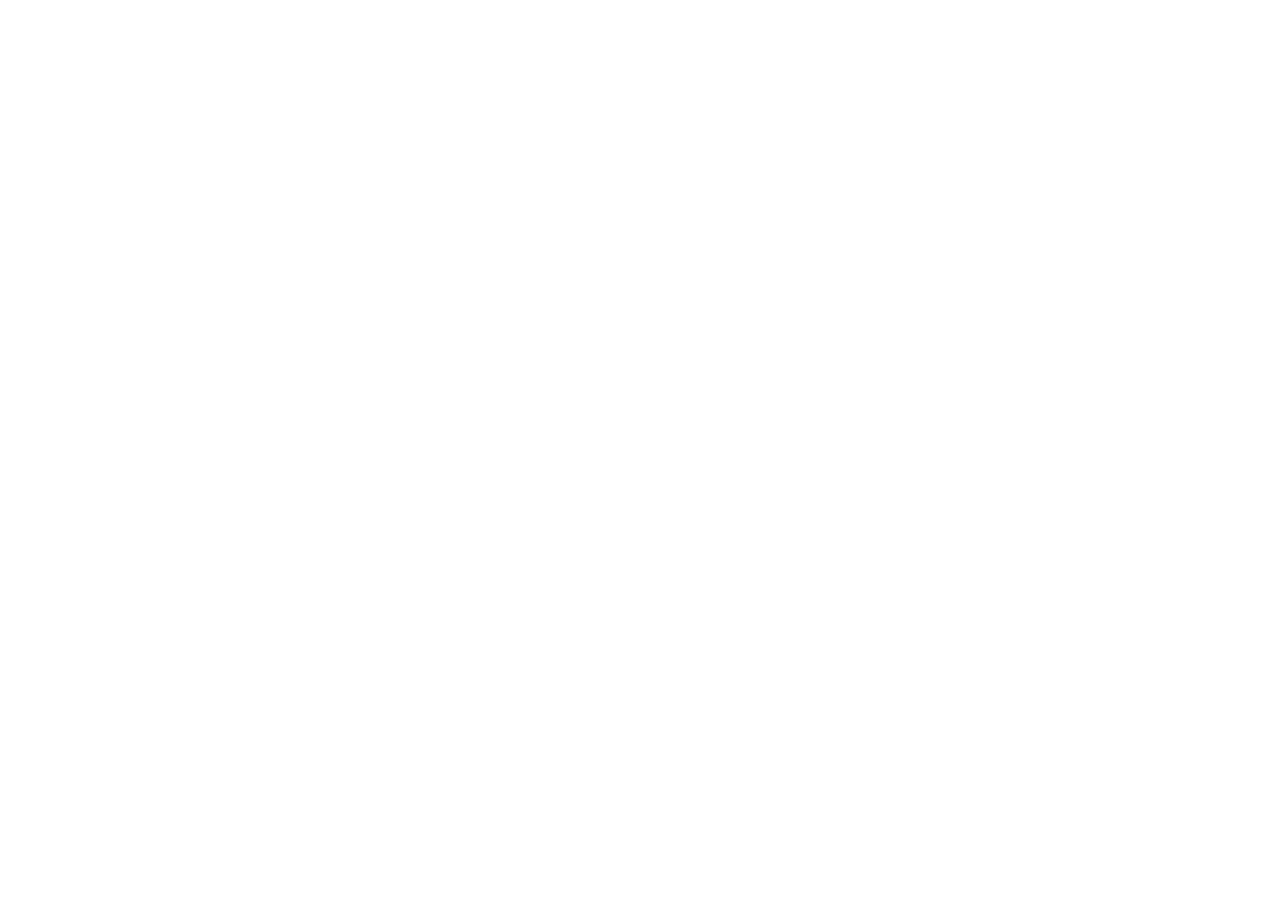
==== signup.html @ 379857e2 "Start: progect And: Add: folder strucer" ====
<!DOCTYPE html>
<html lang="en">
  <head>
    <meta charset="UTF-8" />
    <meta name="viewport" content="width=device-width, initial-scale=1.0" />
    <title>Sign in</title>
    <link rel="preconnect" href="https://fonts.googleapis.com" />
    <link rel="preconnect" href="https://fonts.gstatic.com" crossorigin />
    <link
      href="https://fonts.googleapis.com/css2?family=Poppins:ital,wght@0,100;0,200;0,300;0,400;0,500;0,600;0,700;0,800;0,900;1,100;1,200;1,300;1,400;1,500;1,600;1,700;1,800;1,900&display=swap"
      rel="stylesheet"
    />
    <link rel="stylesheet" href="assets/styles/main.css" />
  </head>
  <body>
 
  </body>
</html>
---- assets/styles/main.css ----
* {
  padding: 0;
  margin: 0;
  box-sizing: border-box;
}
:root {
  --black: black;
  --stroke: #878787;
  --gray: #ababab;
  --white: white;
  --input-strok: #282828;
}
body {
  font-family: "Poppins", sans-serif;
}
a {
  text-decoration: none;
}
img {
  max-width: 100%;
}
.container {
  padding: 0 15px;
  margin: auto;
}
@media (min-width: 768px) {
  .container {
    width: 750px;
  }
}
@media (min-width: 992px) {
  .container {
    width: 970px;
  }
}
@media (min-width: 1200px) {
  .container {
    width: 1170px;
  }
}
header {
  padding: 20px 0;
}
header a {
  font-size: 24px;
  font-weight: 500;
  color: var(--black);
}
section .container {
  display: flex;
  align-items: center;
  justify-content: space-between;
}
@media (max-width: 991px) {
  section .container {
    justify-content: center;
  }
  section .form {
    width: 100%;
  }
}
section .form {
  width: 50%;
  padding: 38px;
  border: 0.7px solid var(--stroke);
  border-radius: 8px;
}
section .massage {
  display: block;
  margin-bottom: 18px;
  font-size: 22px;
  font-weight: 300;
}
section h1 {
  font-size: 30px;
  font-weight: 500;
}
section .title {
  margin-bottom: 40px;
  font-size: 16px;
  font-weight: 400;
}

section form label {
  display: block;
  margin-bottom: 9px;
  font-size: 16px;
  font-weight: 400;
}
section form {
  width: 100%;
}
section form input {
  width: 100%;
  padding: 18px;
  margin-bottom: 20px;
  display: block;
  border: none;
  border-radius: 6px;
  outline: none;
  border: 0.6px solid var(--input-strok);
}
section form input::placeholder {
  font-size: 12px;
  font-weight: 300;
  color: var(--gray);
}
section form .option {
  display: flex;
  justify-content: space-between;
  margin-bottom: 18px;
}
section form .option label {
  display: inline;
}
section form .option input {
  margin: 0;
  display: inline;
  width: fit-content;
}
section form .option a {
  font-size: 12px;
  font-weight: 300;
  color: var(--gray);
}
section .accout {
  color: var(--gray);
}
section .accout a {
  color: var(--black);
  font-size: 16px;
  font-weight: 600;
}
section form .submit-btn {
  font-size: 16px;
  font-weight: 500;
  color: var(--white);
  background-color: var(--black);
}
section .image {
  width: 50%;
}
@media (max-width: 991px) {
  section .image {
    display: none;
  }
}
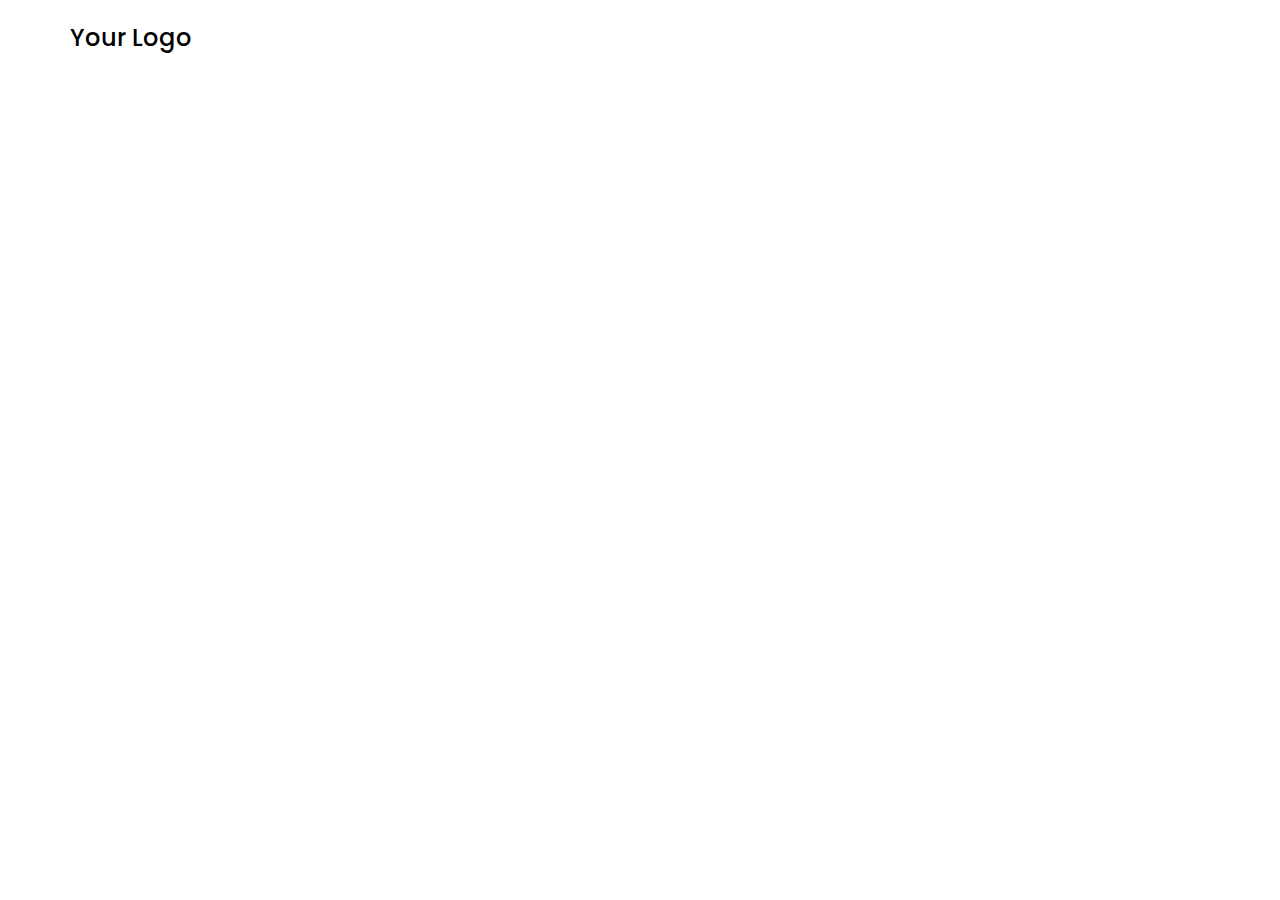
==== commit 236560ce: "Add: header section" ====
--- a/signup.html
+++ b/signup.html
@@ -13,6 +13,11 @@
     <link rel="stylesheet" href="assets/styles/main.css" />
   </head>
   <body>
- 
+    <header>
+      <div class="container">
+        <a href="index.html">Your Logo</a>
+      </div>
+    </header>
+   
   </body>
 </html>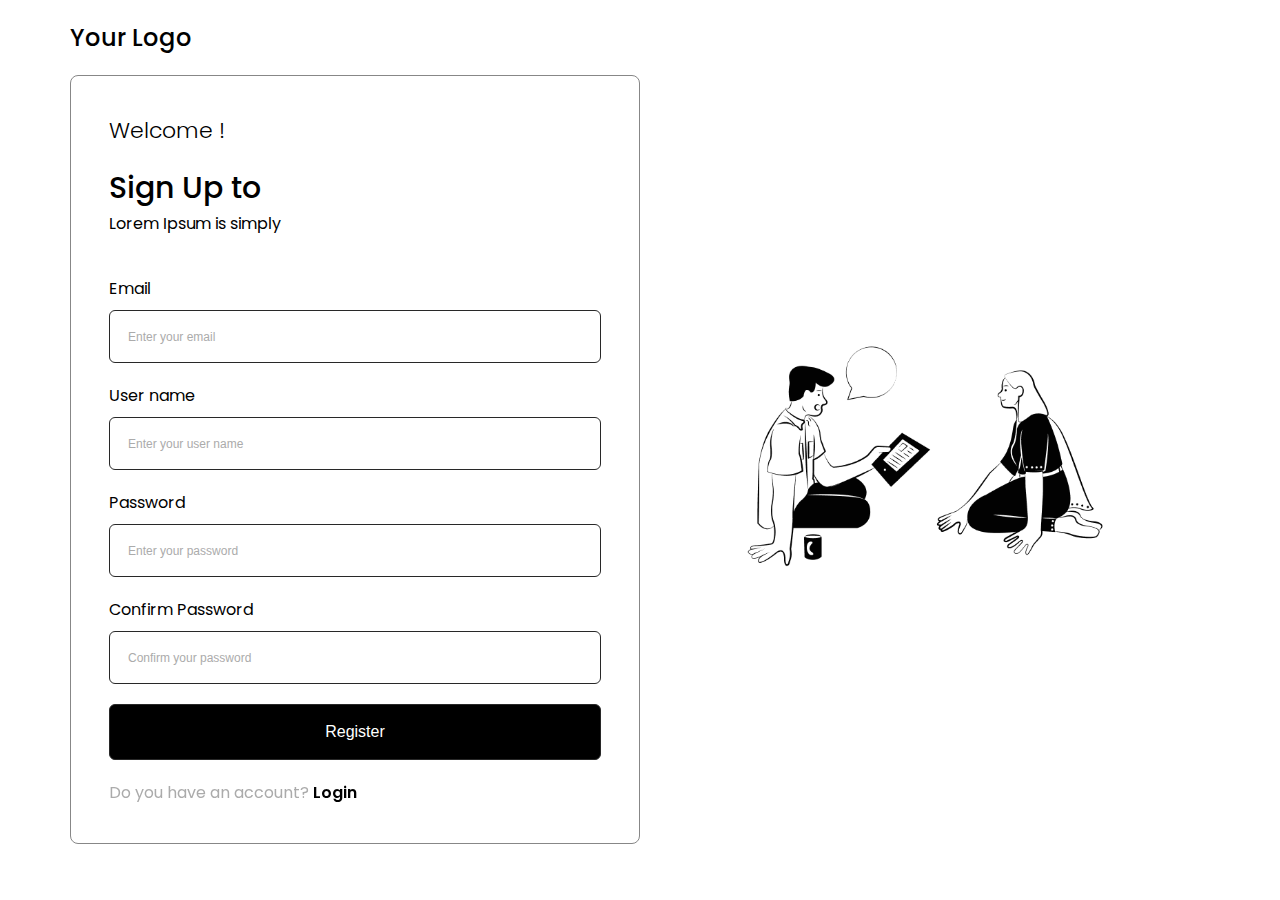
==== commit 101d3c74: "Add: main section" ====
--- a/signup.html
+++ b/signup.html
@@ -18,6 +18,31 @@
         <a href="index.html">Your Logo</a>
       </div>
     </header>
-   
+    <main>
+      <section>
+        <div class="container">
+          <div class="form">
+            <span class="massage">Welcome !</span>
+            <h1>Sign Up to</h1>
+            <p class="title">Lorem Ipsum is simply</p>
+            <form method="post">
+              <label for="email">Email</label>
+              <input type="email" id="email" name="email" placeholder="Enter your email" required autofocus />
+              <label for="username">User name</label>
+              <input type="text" id="username" name="username" placeholder="Enter your user name" required autofocus />
+              <label for="password">Password</label>
+              <input type="password" id="password" name="password" placeholder="Enter your password" required />
+              <label for="password">Confirm Password</label>
+              <input type="password" id="password" name="password" placeholder="Confirm your password" required />
+              <input type="submit" value="Register" class="submit-btn" />
+            </form>
+            <p class="accout">Do you have an account? <a href="signup.html">Login</a></p>
+          </div>
+          <div class="image">
+            <img src="assets/images/small-team.webp" alt="small team" />
+          </div>
+        </div>
+      </section>
+    </main>
   </body>
 </html>